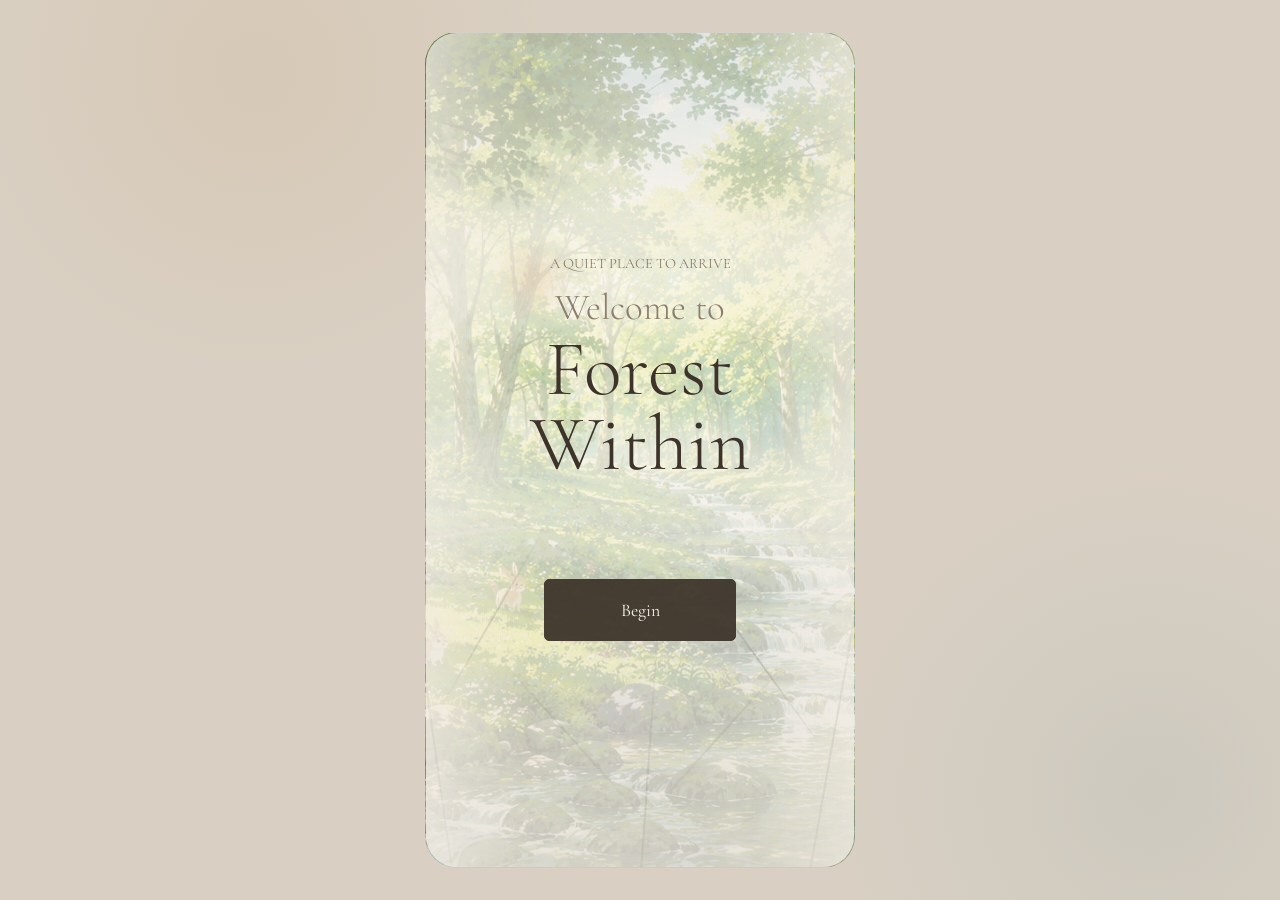
==== index.html @ a3d56840 "Create Forest Within web experience" ====
<!doctype html>
<html lang="en">
  <head>
    <meta charset="UTF-8" />
    <meta name="viewport" content="width=device-width, initial-scale=1.0" />
    <title>Forest Within</title>
    <link rel="preconnect" href="https://fonts.googleapis.com" />
    <link rel="preconnect" href="https://fonts.gstatic.com" crossorigin />
    <link
      href="https://fonts.googleapis.com/css2?family=Cormorant+Garamond:ital,wght@0,300;0,400;0,500;1,300;1,400&display=swap"
      rel="stylesheet"
    />
    <link rel="stylesheet" href="styles.css" />
  </head>
  <body>
    <main class="phone-shell" aria-live="polite">
      <div class="forest-bg" aria-hidden="true">
        <span class="branch branch-a"></span>
        <span class="branch branch-b"></span>
        <span class="branch branch-c"></span>
        <span class="mist mist-a"></span>
        <span class="mist mist-b"></span>
        <span class="color-mark mark-a"></span>
        <span class="color-mark mark-b"></span>
        <span class="color-mark mark-c"></span>
      </div>

      <header class="topbar">
        <span class="signal-dot"></span>
        <span>Forest Within</span>
        <span class="step-count" id="stepCount">01 / 07</span>
      </header>

      <section class="screen is-active" data-screen="welcome">
        <div class="screen-content welcome-layout">
          <p class="eyebrow">A quiet place to arrive</p>
          <h1 class="welcome-title">
            <span>Welcome to</span>
            <strong>Forest Within</strong>
          </h1>
          <button class="primary-action" type="button" data-next="emotion">
            Begin
          </button>
        </div>
      </section>

      <section class="screen" data-screen="emotion">
        <div class="screen-content">
          <h2 class="single-line-title">How is going?</h2>
          <label class="emotion-box">
            <span>Your words</span>
            <textarea
              id="emotionInput"
              rows="5"
              maxlength="160"
              placeholder="A word, a sentence, or a feeling that is still forming."
            ></textarea>
          </label>
          <div class="chips" aria-label="Suggested feelings">
            <button type="button" data-chip="A little tired">A little tired</button>
            <button type="button" data-chip="Need stillness">Need stillness</button>
            <button type="button" data-chip="Quietly happy">Quietly happy</button>
            <button type="button" data-chip="Thinking of someone">Thinking of someone</button>
            <button type="button" data-chip="Hard to explain">Hard to explain</button>
            <button type="button" data-chip="Anxious">Anxious</button>
            <button type="button" data-chip="Calm">Calm</button>
            <button type="button" data-chip="Expectant">Expectant</button>
          </div>
          <button class="primary-action" type="button" id="generateButton">
            Step into Forest
          </button>
        </div>
      </section>

      <section class="screen" data-screen="generating">
        <div class="screen-content center">
          <div class="pulse-orbit" aria-hidden="true">
            <span></span>
            <span></span>
            <span></span>
          </div>
          <p class="eyebrow">The forest is listening softly</p>
          <h2>A place is opening for you</h2>
          <p class="lead">
            Your words are becoming color, wing, and a quiet pattern of their
            own.
          </p>
        </div>
      </section>

      <section class="screen" data-screen="butterfly">
        <div class="screen-content">
          <h2>Your butterfly<br />is here</h2>
          <div class="butterfly-stage" aria-label="Generated butterfly preview">
            <div class="butterfly" id="butterflyPreview">
              <svg class="watercolor-butterfly" viewBox="0 0 360 300" aria-hidden="true">
                <defs>
                  <linearGradient id="wingWarm" x1="0%" y1="0%" x2="100%" y2="100%">
                    <stop offset="0%" stop-color="#ff3f2f" />
                    <stop offset="34%" stop-color="#ff8a24" />
                    <stop offset="58%" stop-color="#ffe45c" />
                    <stop offset="78%" stop-color="#6bd5d0" />
                    <stop offset="100%" stop-color="#9a63d8" />
                  </linearGradient>
                  <linearGradient id="bodyBlue" x1="0%" y1="0%" x2="0%" y2="100%">
                    <stop offset="0%" stop-color="#6bd5d0" />
                    <stop offset="46%" stop-color="#164f9e" />
                    <stop offset="100%" stop-color="#9a63d8" />
                  </linearGradient>
                </defs>
                <g class="svg-wing svg-wing-left">
                  <path class="wing-fill" d="M176 136C116 34 42 24 18 39C50 78 22 116 57 154C91 191 137 164 176 146Z" />
                  <path class="wing-fill lower" d="M176 153C126 170 63 158 49 213C67 249 110 286 147 279C154 231 170 190 181 156Z" />
                  <path class="wing-vein" d="M176 144C132 116 91 72 38 43M169 151C118 152 83 167 55 210M167 143C135 130 111 124 82 132M158 164C127 190 110 222 96 262" />
                  <circle class="wing-dot" cx="48" cy="54" r="5" />
                  <circle class="wing-dot" cx="47" cy="90" r="6" />
                  <circle class="wing-dot" cx="75" cy="260" r="5" />
                </g>
                <g class="svg-wing svg-wing-right">
                  <path class="wing-fill" d="M184 136C244 34 318 24 342 39C310 78 338 116 303 154C269 191 223 164 184 146Z" />
                  <path class="wing-fill lower" d="M184 153C234 170 297 158 311 213C293 249 250 286 213 279C206 231 190 190 179 156Z" />
                  <path class="wing-vein" d="M184 144C228 116 269 72 322 43M191 151C242 152 277 167 305 210M193 143C225 130 249 124 278 132M202 164C233 190 250 222 264 262" />
                  <circle class="wing-dot" cx="312" cy="54" r="5" />
                  <circle class="wing-dot" cx="313" cy="90" r="6" />
                  <circle class="wing-dot" cx="285" cy="260" r="5" />
                </g>
                <g class="svg-body">
                  <path class="antenna" d="M174 103C154 58 133 58 129 80M186 103C206 58 227 58 231 80" />
                  <ellipse cx="180" cy="124" rx="11" ry="14" />
                  <ellipse cx="180" cy="161" rx="13" ry="34" />
                  <path d="M171 193C176 219 184 219 189 193Z" />
                </g>
              </svg>
            </div>
          </div>
          <p class="butterfly-note" id="butterflyNote">
            It carries the feeling you shared, lightly.
          </p>
          <button class="primary-action" type="button" data-next="release">
            Release
          </button>
        </div>
      </section>

      <section class="screen" data-screen="release">
        <div class="screen-content">
          <p class="eyebrow">Look toward the forest</p>
          <h2>Explore the Forest</h2>
          <div class="release-stage" aria-label="Butterfly release animation">
            <span class="phone-light"></span>
            <div class="release-butterfly">
              <svg class="watercolor-butterfly" viewBox="0 0 360 300" aria-hidden="true">
                <defs>
                  <linearGradient id="releaseWingWarm" x1="0%" y1="0%" x2="100%" y2="100%">
                    <stop offset="0%" stop-color="#ff3f2f" />
                    <stop offset="34%" stop-color="#ff8a24" />
                    <stop offset="58%" stop-color="#ffe45c" />
                    <stop offset="78%" stop-color="#6bd5d0" />
                    <stop offset="100%" stop-color="#9a63d8" />
                  </linearGradient>
                  <linearGradient id="releaseBodyBlue" x1="0%" y1="0%" x2="0%" y2="100%">
                    <stop offset="0%" stop-color="#6bd5d0" />
                    <stop offset="46%" stop-color="#164f9e" />
                    <stop offset="100%" stop-color="#9a63d8" />
                  </linearGradient>
                </defs>
                <g class="svg-wing svg-wing-left">
                  <path class="wing-fill" d="M176 136C116 34 42 24 18 39C50 78 22 116 57 154C91 191 137 164 176 146Z" />
                  <path class="wing-fill lower" d="M176 153C126 170 63 158 49 213C67 249 110 286 147 279C154 231 170 190 181 156Z" />
                  <path class="wing-vein" d="M176 144C132 116 91 72 38 43M169 151C118 152 83 167 55 210M167 143C135 130 111 124 82 132M158 164C127 190 110 222 96 262" />
                </g>
                <g class="svg-wing svg-wing-right">
                  <path class="wing-fill" d="M184 136C244 34 318 24 342 39C310 78 338 116 303 154C269 191 223 164 184 146Z" />
                  <path class="wing-fill lower" d="M184 153C234 170 297 158 311 213C293 249 250 286 213 279C206 231 190 190 179 156Z" />
                  <path class="wing-vein" d="M184 144C228 116 269 72 322 43M191 151C242 152 277 167 305 210M193 143C225 130 249 124 278 132M202 164C233 190 250 222 264 262" />
                </g>
                <g class="svg-body">
                  <path class="antenna" d="M174 103C154 58 133 58 129 80M186 103C206 58 227 58 231 80" />
                  <ellipse cx="180" cy="124" rx="11" ry="14" />
                  <ellipse cx="180" cy="161" rx="13" ry="34" />
                  <path d="M171 193C176 219 184 219 189 193Z" />
                </g>
              </svg>
            </div>
          </div>
          <p class="lead">
            Your butterfly has flown into the forest. Try to move the butterfly
            with your hand.
          </p>
          <p class="soft-hint" id="hutHint">The forest is waiting with you.</p>
        </div>
      </section>

      <section class="screen" data-screen="cabin">
        <div class="screen-content cabin-layout">
          <h2>If your butterfly enters a cabin...</h2>
          <p class="lead">
            Let the forest become quieter. A warm space is ready for your breath.
          </p>
          <button class="primary-action" type="button" data-next="breath">
            Enter Cabin
          </button>
        </div>
      </section>

      <section class="screen" data-screen="breath">
        <div class="screen-content center">
          <div class="breath-visual" aria-label="Breathing guide">
            <span></span>
            <strong id="breathRate">10.8</strong>
          </div>
          <p class="rate-label">breaths per minute</p>
          <p class="lead" id="breathCopy">
            Let the breath become soft around the edges.<br />
            You may sit down.
          </p>
          <button class="primary-action" type="button" id="transformButton">
            Keep Breathing
          </button>
        </div>
      </section>

      <section class="screen" data-screen="memory">
        <div class="screen-content memory-layout">
          <p class="eyebrow">A color remains</p>
          <h1>The forest remembers you</h1>
          <p class="lead memory-copy" id="memoryText">
            Your butterfly brightens the forest.
          </p>
          <div class="memory-card">
            <span>A quiet trace</span>
            <strong id="memoryTime">Today, 19:30</strong>
          </div>
          <button class="primary-action" type="button" id="saveButterflyButton">
            Save Butterfly
          </button>
          <button class="secondary-action" type="button" data-next="welcome">
            Return to the Beginning
          </button>
        </div>
      </section>
    </main>

    <script src="app.js"></script>
  </body>
</html>
---- styles.css ----
:root {
  color-scheme: light;
  --paper: #f4efe6;
  --paper-light: #faf6ee;
  --ink: #3d332a;
  --muted: #8b7e6e;
  --faint: rgba(61, 51, 42, 0.14);
  --panel: rgba(250, 246, 238, 0.68);
  --line: rgba(61, 51, 42, 0.32);
  --amber: #c89968;
  --rose: #c97b5c;
  --blue: #8fa3a8;
  --green: #9ba888;
  --lavender: #b5a6c9;
  --mustard: #d4a84b;
  --butterfly-top: #e43d35;
  --butterfly-warm: #f1914b;
  --butterfly-middle: #f4d36b;
  --butterfly-cool: #80c8d8;
  --butterfly-lower: #b27db8;
  --butterfly-body: #215a9c;
  --font: "Cormorant Garamond", Georgia, serif;
}

* {
  box-sizing: border-box;
}

html,
body {
  min-height: 100%;
}

body {
  margin: 0;
  display: grid;
  place-items: center;
  min-height: 100vh;
  overflow: hidden;
  background:
    radial-gradient(circle at 20% 8%, rgba(200, 153, 104, 0.14), transparent 24%),
    radial-gradient(circle at 90% 88%, rgba(143, 163, 168, 0.16), transparent 24%),
    #d9d0c3;
  color: var(--ink);
  font-family: var(--font);
}

button,
textarea {
  font: inherit;
}

button {
  border: 0;
  cursor: pointer;
}

.phone-shell {
  position: relative;
  width: min(100vw, 430px);
  min-height: 100vh;
  overflow: hidden;
  background:
    linear-gradient(rgba(244, 239, 230, 0.28), rgba(244, 239, 230, 0.52)),
    url("assets/forest-bg.png") center / cover no-repeat,
    url("data:image/svg+xml,%3Csvg xmlns='http://www.w3.org/2000/svg' width='92' height='92' viewBox='0 0 92 92'%3E%3Cfilter id='n'%3E%3CfeTurbulence type='fractalNoise' baseFrequency='.83' numOctaves='2' stitchTiles='stitch'/%3E%3C/filter%3E%3Crect width='92' height='92' filter='url(%23n)' opacity='.13'/%3E%3C/svg%3E");
  box-shadow: none;
}

.forest-bg {
  position: absolute;
  inset: 0;
  overflow: hidden;
  background:
    linear-gradient(180deg, rgba(250, 246, 238, 0.54), rgba(250, 246, 238, 0.24) 36%, rgba(244, 239, 230, 0.72) 100%),
    radial-gradient(circle at 42% 18%, rgba(250, 246, 238, 0.54), transparent 12rem),
    radial-gradient(circle at 78% 72%, rgba(143, 163, 168, 0.18), transparent 14rem);
  mix-blend-mode: normal;
}

.forest-bg::after {
  content: "";
  position: absolute;
  inset: 0;
  background:
    linear-gradient(90deg, rgba(244, 239, 230, 0.62), transparent 24%, transparent 76%, rgba(244, 239, 230, 0.62)),
    radial-gradient(circle at 50% 48%, transparent 0 35%, rgba(61, 51, 42, 0.08) 100%);
  pointer-events: none;
}

.branch {
  position: absolute;
  width: 2px;
  height: 56vh;
  background: linear-gradient(to bottom, transparent, rgba(61, 51, 42, 0.18), transparent);
  transform-origin: bottom;
}

.branch::before,
.branch::after {
  content: "";
  position: absolute;
  bottom: 42%;
  width: 2px;
  height: 26vh;
  background: inherit;
  transform-origin: bottom;
}

.branch::before {
  transform: rotate(38deg);
}

.branch::after {
  transform: rotate(-46deg);
}

.branch-a {
  left: 8%;
  bottom: -8%;
  transform: rotate(-8deg);
}

.branch-b {
  right: 14%;
  bottom: -12%;
  transform: rotate(10deg);
}

.branch-c {
  left: 48%;
  bottom: -16%;
  height: 48vh;
  transform: rotate(4deg);
  opacity: 0.55;
}

.mist {
  position: absolute;
  left: -20%;
  width: 140%;
  height: 8rem;
  border-radius: 999px;
  background: rgba(250, 246, 238, 0.5);
  filter: blur(18px);
  animation: drift 11s ease-in-out infinite alternate;
}

.mist-a {
  top: 20%;
}

.mist-b {
  top: 48%;
  animation-duration: 15s;
  opacity: 0.7;
}

.color-mark {
  position: absolute;
  width: 5.8rem;
  height: 5.8rem;
  border-radius: 46% 54% 58% 42%;
  filter: blur(1px);
  opacity: 0.5;
  animation: glimmer 3.8s ease-in-out infinite;
}

.mark-a {
  left: 14%;
  top: 24%;
  background: radial-gradient(circle, rgba(200, 153, 104, 0.45), transparent 68%);
}

.mark-b {
  right: 6%;
  top: 42%;
  background: radial-gradient(circle, rgba(143, 163, 168, 0.42), transparent 68%);
  animation-delay: 0.9s;
}

.mark-c {
  left: 35%;
  bottom: 13%;
  background: radial-gradient(circle, rgba(181, 166, 201, 0.38), transparent 68%);
  animation-delay: 1.8s;
}

.topbar {
  position: relative;
  z-index: 3;
  display: flex;
  align-items: center;
  gap: 0.55rem;
  min-height: 4.5rem;
  padding: max(1.1rem, env(safe-area-inset-top)) 1.25rem 0.7rem;
  color: rgba(61, 51, 42, 0.62);
  font-size: 0.9rem;
  font-weight: 400;
  letter-spacing: 0.02em;
  text-transform: uppercase;
  display: none;
}

.signal-dot {
  width: 0.58rem;
  height: 0.58rem;
  border-radius: 50%;
  background: var(--blue);
  box-shadow: 0 0 14px rgba(143, 163, 168, 0.38);
}

.step-count {
  margin-left: auto;
  color: rgba(61, 51, 42, 0.42);
}

.screen {
  position: absolute;
  inset: 0;
  z-index: 2;
  display: none;
  padding: 1rem 1.25rem 1.35rem;
}

.screen.is-active {
  display: block;
  animation: enter 520ms ease both;
}

.screen-content {
  display: flex;
  flex-direction: column;
  min-height: calc(100vh - 2.35rem);
  gap: 1rem;
}

.align-end {
  justify-content: flex-end;
  padding-bottom: 1.6rem;
}

.welcome-layout {
  align-items: center;
  justify-content: center;
  padding-bottom: 0;
  text-align: center;
}

.welcome-layout .primary-action {
  margin-top: 5rem;
  width: min(12rem, 72%);
  margin-inline: auto;
}

.center {
  align-items: center;
  justify-content: center;
  text-align: center;
}

.memory-layout {
  align-items: center;
  justify-content: center;
  padding-bottom: 0;
  text-align: center;
}

.memory-layout .lead {
  margin-inline: auto;
}

.memory-layout .memory-card,
.memory-layout .primary-action,
.memory-layout .secondary-action {
  margin-top: 1rem;
}

.cabin-layout {
  align-items: center;
  justify-content: center;
  padding: 8vh 0 0;
  text-align: center;
}

.cabin-layout .lead {
  margin-inline: auto;
}

.memory-copy {
  max-width: 18rem;
  font-size: 0.98rem;
}

.eyebrow {
  margin: 0;
  color: var(--muted);
  font-size: 0.9rem;
  font-weight: 400;
  letter-spacing: 0;
  text-transform: uppercase;
}

h1,
h2 {
  margin: 0;
  max-width: 12ch;
  font-family: var(--font);
  line-height: 0.98;
  letter-spacing: 0;
}

h1 {
  font-size: clamp(3.15rem, 15vw, 4.9rem);
  font-weight: 300;
}

.welcome-title {
  display: grid;
  gap: 0.2rem;
  max-width: 100%;
}

.welcome-title span {
  font: inherit;
  font-size: clamp(1.6rem, 7vw, 2.3rem);
  line-height: 1.1;
  color: var(--muted);
}

.welcome-title strong {
  display: block;
  max-width: 8ch;
  font: inherit;
  line-height: 0.96;
}

h2 {
  font-size: clamp(2.35rem, 10vw, 3.45rem);
}

.single-line-title {
  max-width: 100%;
  text-align: center;
  white-space: nowrap;
}

[data-screen="release"] h2 {
  max-width: 100%;
  font-size: clamp(2rem, 8.4vw, 2.75rem);
  text-align: center;
  white-space: nowrap;
}

[data-screen="release"] .lead,
[data-screen="release"] .soft-hint {
  margin-inline: auto;
  text-align: center;
}

.lead {
  margin: 0;
  max-width: 34ch;
  color: var(--muted);
  font-size: 1.08rem;
  line-height: 1.55;
}

.primary-action,
.secondary-action {
  width: 100%;
  min-height: 3.9rem;
  margin-top: auto;
  border: 1px solid var(--ink);
  border-radius: 5px;
  color: var(--paper-light);
  font-size: 1.12rem;
  font-weight: 400;
  letter-spacing: 0;
  transition: transform 160ms ease, filter 160ms ease;
}

.primary-action {
  background: var(--ink);
  box-shadow: none;
  opacity: 0.94;
}

.secondary-action {
  border: 1px solid var(--ink);
  background: transparent;
  color: var(--ink);
}

.primary-action:active,
.secondary-action:active {
  transform: translateY(1px) scale(0.99);
}

.emotion-box {
  display: grid;
  gap: 0.6rem;
  margin-top: 0.3rem;
}

.emotion-box span,
.rate-label {
  color: var(--muted);
  font-size: 0.9rem;
  font-weight: 400;
  text-transform: uppercase;
}

textarea {
  width: 100%;
  resize: none;
  border: 1px solid var(--line);
  border-radius: 5px;
  outline: 0;
  padding: 1rem;
  background: rgba(250, 246, 238, 0.76);
  backdrop-filter: blur(8px);
  color: var(--ink);
  line-height: 1.45;
}

textarea:focus {
  border-color: rgba(61, 51, 42, 0.58);
  box-shadow: 0 0 0 4px rgba(200, 153, 104, 0.1);
}

.chips {
  display: flex;
  flex-wrap: wrap;
  gap: 0.55rem;
}

.chips button {
  min-height: 2.25rem;
  border: 1px solid var(--line);
  border-radius: 999px;
  padding: 0 0.78rem;
  background: rgba(250, 246, 238, 0.76);
  backdrop-filter: blur(8px);
  color: var(--muted);
  font-size: 0.98rem;
}

[data-screen="butterfly"] .screen-content {
  justify-content: center;
  text-align: center;
}

[data-screen="butterfly"] h2 {
  align-self: center;
  max-width: 100%;
  text-align: center;
}

.pulse-orbit {
  position: relative;
  width: 13rem;
  height: 13rem;
  margin-bottom: 1rem;
}

.pulse-orbit span {
  position: absolute;
  inset: 0;
  border: 1px solid rgba(143, 163, 168, 0.45);
  border-radius: 50%;
  animation: breathe 3.6s ease-in-out infinite;
}

.pulse-orbit span:nth-child(2) {
  inset: 1.7rem;
  border-color: rgba(200, 153, 104, 0.42);
  animation-delay: 0.35s;
}

.pulse-orbit span:nth-child(3) {
  inset: 3.5rem;
  border-color: rgba(181, 166, 201, 0.42);
  animation-delay: 0.7s;
}

.butterfly-stage {
  position: relative;
  display: grid;
  place-items: center;
  min-height: 19rem;
  border: 0;
  border-radius: 0;
  overflow: hidden;
  background:
    radial-gradient(circle at 52% 45%, rgba(250, 246, 238, 0.42), transparent 8rem),
    radial-gradient(circle at 52% 50%, rgba(200, 153, 104, 0.12), transparent 11rem);
  backdrop-filter: none;
  box-shadow: none;
}

.butterfly-stage::before {
  content: none;
}

.butterfly-stage::after {
  content: none;
}

.butterfly {
  position: relative;
  width: 9.5rem;
  height: 7.6rem;
  animation: butterflyFlight 5.8s ease-in-out infinite;
  z-index: 2;
}

.watercolor-butterfly {
  display: block;
  height: 100%;
  overflow: visible;
  width: 100%;
}

.svg-wing {
  transform-box: fill-box;
  transform-style: preserve-3d;
}

.svg-wing-left {
  animation: svgWingLeft 880ms ease-in-out infinite alternate;
  transform-origin: 100% 50%;
}

.svg-wing-right {
  animation: svgWingRight 880ms ease-in-out infinite alternate;
  transform-origin: 0% 50%;
}

.wing-fill {
  fill: url(#wingWarm);
  opacity: 0.9;
  stroke: rgba(61, 51, 42, 0.28);
  stroke-width: 1.2;
}

.release-butterfly .wing-fill {
  fill: url(#releaseWingWarm);
}

.wing-fill.lower {
  opacity: 0.78;
}

.wing-vein {
  fill: none;
  opacity: 0.68;
  stroke: rgba(250, 246, 238, 0.92);
  stroke-linecap: round;
  stroke-width: 2.6;
}

.wing-dot {
  fill: rgba(250, 246, 238, 0.92);
  stroke: rgba(61, 51, 42, 0.25);
  stroke-width: 1;
}

.svg-body ellipse,
.svg-body path:not(.antenna) {
  fill: url(#bodyBlue);
  stroke: rgba(61, 51, 42, 0.26);
  stroke-width: 1;
}

.release-butterfly .svg-body ellipse,
.release-butterfly .svg-body path:not(.antenna) {
  fill: url(#releaseBodyBlue);
}

.antenna {
  fill: none;
  stroke: #c89968;
  stroke-linecap: round;
  stroke-width: 2.2;
}

.butterfly-note,
.soft-hint {
  margin: 0;
  color: var(--muted);
  line-height: 1.45;
}

.butterfly-note {
  align-self: center;
  max-width: 18rem;
  font-size: 1.26rem;
  text-align: center;
}

.release-stage {
  position: relative;
  height: 18rem;
  overflow: hidden;
  border-radius: 0.5rem;
  background:
    radial-gradient(circle at 50% 86%, rgba(250, 246, 238, 0.88), transparent 5rem),
    radial-gradient(circle at 22% 78%, rgba(200, 153, 104, 0.18), transparent 5rem),
    radial-gradient(circle at 82% 22%, rgba(143, 163, 168, 0.18), transparent 6rem),
    rgba(250, 246, 238, 0.18);
}

.phone-light {
  position: absolute;
  left: 50%;
  bottom: -4.5rem;
  width: 13rem;
  height: 9rem;
  border-radius: 50% 50% 0 0;
  background: radial-gradient(circle at 50% 100%, rgba(250, 246, 238, 0.95), rgba(200, 153, 104, 0.28) 48%, transparent 72%);
  transform: translateX(-50%);
  filter: blur(2px);
}

.release-butterfly {
  position: absolute;
  left: 50%;
  bottom: 2.4rem;
  width: 5.6rem;
  height: 4.7rem;
  transform: translate(-50%, -50%);
  animation: flyOut 3.4s ease-in-out infinite;
}

.breath-visual {
  position: relative;
  display: grid;
  place-items: center;
  width: 17rem;
  height: 17rem;
  margin: 1.2rem 0 0;
}

.breath-visual::before,
.breath-visual::after {
  content: "";
  position: absolute;
  inset: 1.1rem;
  border: 1px solid rgba(143, 163, 168, 0.24);
  border-radius: 50%;
  filter: blur(0.4px);
  animation: rippleFade 3.6s ease-out infinite;
}

.breath-visual::after {
  border-color: rgba(200, 153, 104, 0.2);
  animation-delay: 1.2s;
}

.breath-visual span {
  position: absolute;
  inset: 1.1rem;
  border-radius: 50%;
  background:
    radial-gradient(circle, rgba(143, 163, 168, 0.13), transparent 58%),
    rgba(250, 246, 238, 0.42);
  border: 1px solid rgba(143, 163, 168, 0.45);
  box-shadow: none;
  animation: slowBreath 6.5s ease-in-out infinite;
  z-index: 1;
}

.breath-visual strong {
  position: relative;
  font-size: 3rem;
  line-height: 1;
  z-index: 2;
}

.rate-label {
  margin: -0.6rem 0 0;
}

.memory-card {
  display: grid;
  gap: 0.35rem;
  width: 100%;
  border: 1px solid var(--line);
  border-radius: 0.5rem;
  padding: 1rem;
  background:
    linear-gradient(rgba(250, 246, 238, 0.84), rgba(250, 246, 238, 0.84)),
    url("data:image/svg+xml,%3Csvg xmlns='http://www.w3.org/2000/svg' width='88' height='88'%3E%3Cfilter id='n'%3E%3CfeTurbulence baseFrequency='.72' numOctaves='2'/%3E%3C/filter%3E%3Crect width='88' height='88' filter='url(%23n)' opacity='.15'/%3E%3C/svg%3E");
  backdrop-filter: blur(8px);
}

.memory-card span {
  color: var(--muted);
  font-size: 0.9rem;
  font-weight: 400;
  text-transform: uppercase;
}

.memory-card strong {
  font-size: 1.05rem;
}

@keyframes enter {
  from {
    opacity: 0;
    transform: translateY(14px);
  }
  to {
    opacity: 1;
    transform: translateY(0);
  }
}

@keyframes drift {
  from {
    transform: translateX(-4%);
  }
  to {
    transform: translateX(4%);
  }
}

@keyframes glimmer {
  0%,
  100% {
    opacity: 0.52;
    transform: scale(0.96);
  }
  50% {
    opacity: 0.9;
    transform: scale(1.05);
  }
}

@keyframes breathe {
  0%,
  100% {
    opacity: 0.42;
    transform: scale(0.78);
  }
  50% {
    opacity: 1;
    transform: scale(1.05);
  }
}

@keyframes rippleFade {
  0% {
    opacity: 0.4;
    transform: scale(0.72);
  }
  72% {
    opacity: 0.13;
  }
  100% {
    opacity: 0;
    transform: scale(1.55);
  }
}

@keyframes hover {
  0%,
  100% {
    transform: translateY(0) rotate(-1deg);
  }
  50% {
    transform: translateY(-0.7rem) rotate(1deg);
  }
}

@keyframes butterflyFlight {
  0%,
  100% {
    transform: translate(-0.3rem, 0.2rem) rotate(-2deg) scale(1);
  }
  25% {
    transform: translate(1.1rem, -0.85rem) rotate(3deg) scale(1.03);
  }
  50% {
    transform: translate(0.1rem, -1.35rem) rotate(-1deg) scale(0.98);
  }
  75% {
    transform: translate(-1rem, -0.55rem) rotate(2deg) scale(1.02);
  }
}

@keyframes wingLeft {
  from {
    transform: rotateY(0deg) rotate(-7deg);
  }
  to {
    transform: rotateY(42deg) rotate(3deg);
  }
}

@keyframes wingRight {
  from {
    transform: rotateY(0deg) rotate(7deg);
  }
  to {
    transform: rotateY(-42deg) rotate(-3deg);
  }
}

@keyframes svgWingLeft {
  from {
    transform: perspective(540px) rotateY(0deg) rotateZ(-1deg);
  }
  to {
    transform: perspective(540px) rotateY(54deg) rotateZ(2deg);
  }
}

@keyframes svgWingRight {
  from {
    transform: perspective(540px) rotateY(0deg) rotateZ(1deg);
  }
  to {
    transform: perspective(540px) rotateY(-54deg) rotateZ(-2deg);
  }
}

@keyframes slowBreath {
  0%,
  100% {
    transform: scale(0.72);
  }
  50% {
    transform: scale(1.08);
  }
}

@keyframes flyOut {
  0% {
    opacity: 0;
    transform: translate(-50%, 34%) scale(0.62) rotate(-4deg);
  }
  18% {
    opacity: 1;
  }
  58% {
    opacity: 1;
    transform: translate(-16%, -168%) scale(1) rotate(8deg);
  }
  100% {
    opacity: 0;
    transform: translate(54%, -330%) scale(0.66) rotate(18deg);
  }
}

@media (min-width: 700px) {
  body {
    padding: 2rem;
  }

  .phone-shell {
    min-height: min(860px, calc(100vh - 4rem));
    border: 1px solid rgba(89, 111, 105, 0.12);
    border-radius: 2rem;
  }

  .screen-content {
    min-height: calc(min(860px, 100vh - 4rem) - 2.35rem);
  }
}

@media (prefers-reduced-motion: reduce) {
  *,
  *::before,
  *::after {
    animation-duration: 1ms !important;
    animation-iteration-count: 1 !important;
    scroll-behavior: auto !important;
    transition-duration: 1ms !important;
  }
}
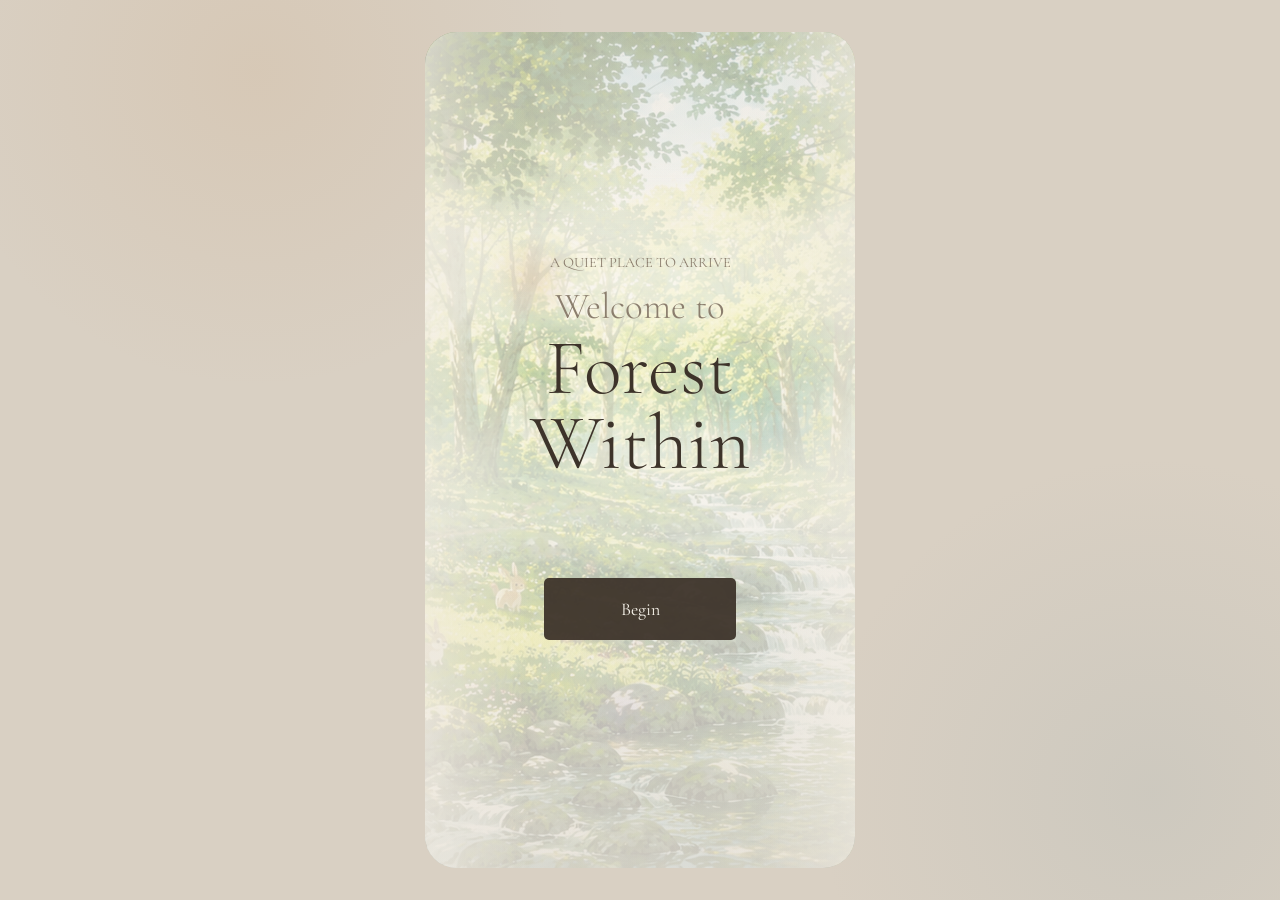
==== commit 15148a26: "Refine mobile breathing and layout flow" ====
--- a/index.html
+++ b/index.html
@@ -53,18 +53,26 @@
               id="emotionInput"
               rows="5"
               maxlength="160"
-              placeholder="A word, a sentence, or a feeling that is still forming."
+              placeholder="A word, a sentence, or a feeling that is still forming"
             ></textarea>
           </label>
           <div class="chips" aria-label="Suggested feelings">
-            <button type="button" data-chip="A little tired">A little tired</button>
-            <button type="button" data-chip="Need stillness">Need stillness</button>
-            <button type="button" data-chip="Quietly happy">Quietly happy</button>
-            <button type="button" data-chip="Thinking of someone">Thinking of someone</button>
-            <button type="button" data-chip="Hard to explain">Hard to explain</button>
-            <button type="button" data-chip="Anxious">Anxious</button>
-            <button type="button" data-chip="Calm">Calm</button>
-            <button type="button" data-chip="Expectant">Expectant</button>
+            <div class="chip-row chip-row-3">
+              <button type="button" data-chip="A little tired">A little tired</button>
+              <button type="button" data-chip="Need stillness">Need stillness</button>
+              <button type="button" data-chip="Quietly happy">Quietly happy</button>
+            </div>
+            <div class="chip-row chip-row-3 chip-row-balanced">
+              <button type="button" data-chip="Thinking of someone">Thinking of someone</button>
+              <button type="button" data-chip="Hard to explain">Hard to explain</button>
+              <button type="button" data-chip="Anxious">Anxious</button>
+            </div>
+            <div class="chip-row chip-row-4">
+              <button type="button" data-chip="Sleepy">Sleepy</button>
+              <button type="button" data-chip="Missing">Missing</button>
+              <button type="button" data-chip="Calm">Calm</button>
+              <button type="button" data-chip="Expectant">Expectant</button>
+            </div>
           </div>
           <button class="primary-action" type="button" id="generateButton">
             Step into Forest
@@ -83,7 +91,7 @@
           <h2>A place is opening for you</h2>
           <p class="lead">
             Your words are becoming color, wing, and a quiet pattern of their
-            own.
+            own
           </p>
         </div>
       </section>
@@ -134,7 +142,7 @@
             </div>
           </div>
           <p class="butterfly-note" id="butterflyNote">
-            It carries the feeling you shared, lightly.
+            It carries the feeling you shared, lightly
           </p>
           <button class="primary-action" type="button" data-next="release">
             Release
@@ -184,10 +192,10 @@
             </div>
           </div>
           <p class="lead">
-            Your butterfly has flown into the forest. Try to move the butterfly
-            with your hand.
-          </p>
-          <p class="soft-hint" id="hutHint">The forest is waiting with you.</p>
+            Your butterfly has flown into the forest<br />
+            Try to move the butterfly with your hand
+          </p>
+          <p class="soft-hint" id="hutHint">The forest is waiting with you</p>
         </div>
       </section>
 
@@ -195,7 +203,8 @@
         <div class="screen-content cabin-layout">
           <h2>If your butterfly enters a cabin...</h2>
           <p class="lead">
-            Let the forest become quieter. A warm space is ready for your breath.
+            Let the forest become quieter<br />
+            A warm space is ready for your breath
           </p>
           <button class="primary-action" type="button" data-next="breath">
             Enter Cabin
@@ -205,6 +214,8 @@
 
       <section class="screen" data-screen="breath">
         <div class="screen-content center">
+          <div class="breath-countdown" id="breathCountdown">60</div>
+          <h2 class="breath-title">Breath Slowly</h2>
           <div class="breath-visual" aria-label="Breathing guide">
             <span></span>
             <strong id="breathRate">10.8</strong>
@@ -212,11 +223,17 @@
           <p class="rate-label">breaths per minute</p>
           <p class="lead" id="breathCopy">
             Let the breath become soft around the edges.<br />
-            You may sit down.
+            You may sit down
           </p>
           <button class="primary-action" type="button" id="transformButton">
-            Keep Breathing
-          </button>
+            Let It Rest
+          </button>
+        </div>
+      </section>
+
+      <section class="screen" data-screen="return">
+        <div class="screen-content return-layout">
+          <h1>Your butterfly<br />has returned to the forest</h1>
         </div>
       </section>
 
@@ -225,7 +242,7 @@
           <p class="eyebrow">A color remains</p>
           <h1>The forest remembers you</h1>
           <p class="lead memory-copy" id="memoryText">
-            Your butterfly brightens the forest.
+            Your butterfly brightens the forest
           </p>
           <div class="memory-card">
             <span>A quiet trace</span>
--- a/styles.css
+++ b/styles.css
@@ -89,22 +89,12 @@
 }
 
 .branch {
-  position: absolute;
-  width: 2px;
-  height: 56vh;
-  background: linear-gradient(to bottom, transparent, rgba(61, 51, 42, 0.18), transparent);
-  transform-origin: bottom;
+  display: none;
 }
 
 .branch::before,
 .branch::after {
-  content: "";
-  position: absolute;
-  bottom: 42%;
-  width: 2px;
-  height: 26vh;
-  background: inherit;
-  transform-origin: bottom;
+  content: none;
 }
 
 .branch::before {
@@ -235,6 +225,12 @@
   gap: 1rem;
 }
 
+.screen:not([data-screen="welcome"]):not([data-screen="memory"]) .screen-content {
+  justify-content: center;
+  padding-top: 7vh;
+  padding-bottom: 2vh;
+}
+
 .align-end {
   justify-content: flex-end;
   padding-bottom: 1.6rem;
@@ -259,6 +255,12 @@
   text-align: center;
 }
 
+.return-layout {
+  align-items: center;
+  justify-content: center;
+  text-align: center;
+}
+
 .memory-layout {
   align-items: center;
   justify-content: center;
@@ -279,12 +281,19 @@
 .cabin-layout {
   align-items: center;
   justify-content: center;
-  padding: 8vh 0 0;
+  padding: 14vh 0 0;
   text-align: center;
 }
 
 .cabin-layout .lead {
   margin-inline: auto;
+}
+
+.return-layout h1 {
+  max-width: 11ch;
+  font-size: clamp(2.65rem, 10vw, 3.65rem);
+  font-weight: 300;
+  line-height: 1.02;
 }
 
 .memory-copy {
@@ -339,6 +348,16 @@
   font-size: clamp(2.35rem, 10vw, 3.45rem);
 }
 
+.screen:not([data-screen="welcome"]):not([data-screen="memory"]) h2 {
+  margin-bottom: 1.35rem;
+}
+
+[data-screen="butterfly"] h2,
+[data-screen="release"] h2,
+[data-screen="cabin"] h2 {
+  margin-bottom: 2rem;
+}
+
 .single-line-title {
   max-width: 100%;
   text-align: center;
@@ -355,6 +374,11 @@
 [data-screen="release"] .lead,
 [data-screen="release"] .soft-hint {
   margin-inline: auto;
+  text-align: center;
+}
+
+[data-screen="release"] .eyebrow {
+  font-weight: 500;
   text-align: center;
 }
 
@@ -371,7 +395,7 @@
   width: 100%;
   min-height: 3.9rem;
   margin-top: auto;
-  border: 1px solid var(--ink);
+  border: 0;
   border-radius: 5px;
   color: var(--paper-light);
   font-size: 1.12rem;
@@ -387,7 +411,6 @@
 }
 
 .secondary-action {
-  border: 1px solid var(--ink);
   background: transparent;
   color: var(--ink);
 }
@@ -414,7 +437,7 @@
 textarea {
   width: 100%;
   resize: none;
-  border: 1px solid var(--line);
+  border: 0;
   border-radius: 5px;
   outline: 0;
   padding: 1rem;
@@ -425,25 +448,45 @@
 }
 
 textarea:focus {
-  border-color: rgba(61, 51, 42, 0.58);
   box-shadow: 0 0 0 4px rgba(200, 153, 104, 0.1);
 }
 
 .chips {
-  display: flex;
-  flex-wrap: wrap;
+  display: grid;
   gap: 0.55rem;
+}
+
+.chip-row {
+  display: grid;
+  gap: 0.55rem;
+}
+
+.chip-row-3 {
+  grid-template-columns: repeat(3, minmax(0, 1fr));
+}
+
+.chip-row-balanced {
+  grid-template-columns: 1.45fr 1.18fr 0.78fr;
+}
+
+.chip-row-4 {
+  grid-template-columns: repeat(4, minmax(0, 1fr));
 }
 
 .chips button {
   min-height: 2.25rem;
-  border: 1px solid var(--line);
+  border: 0;
   border-radius: 999px;
-  padding: 0 0.78rem;
+  padding: 0 0.42rem;
   background: rgba(250, 246, 238, 0.76);
   backdrop-filter: blur(8px);
   color: var(--muted);
-  font-size: 0.98rem;
+  font-size: clamp(0.66rem, 2.75vw, 0.86rem);
+  line-height: 1;
+  min-width: 0;
+  overflow: hidden;
+  text-overflow: ellipsis;
+  white-space: nowrap;
 }
 
 [data-screen="butterfly"] .screen-content {
@@ -467,20 +510,21 @@
 .pulse-orbit span {
   position: absolute;
   inset: 0;
-  border: 1px solid rgba(143, 163, 168, 0.45);
+  border: 0;
+  box-shadow: 0 0 34px rgba(143, 163, 168, 0.26);
   border-radius: 50%;
   animation: breathe 3.6s ease-in-out infinite;
 }
 
 .pulse-orbit span:nth-child(2) {
   inset: 1.7rem;
-  border-color: rgba(200, 153, 104, 0.42);
+  box-shadow: 0 0 34px rgba(200, 153, 104, 0.22);
   animation-delay: 0.35s;
 }
 
 .pulse-orbit span:nth-child(3) {
   inset: 3.5rem;
-  border-color: rgba(181, 166, 201, 0.42);
+  box-shadow: 0 0 34px rgba(181, 166, 201, 0.22);
   animation-delay: 0.7s;
 }
 
@@ -488,7 +532,7 @@
   position: relative;
   display: grid;
   place-items: center;
-  min-height: 19rem;
+  min-height: 16.5rem;
   border: 0;
   border-radius: 0;
   overflow: hidden;
@@ -540,7 +584,7 @@
 .wing-fill {
   fill: url(#wingWarm);
   opacity: 0.9;
-  stroke: rgba(61, 51, 42, 0.28);
+  stroke: rgba(61, 51, 42, 0.08);
   stroke-width: 1.2;
 }
 
@@ -569,7 +613,7 @@
 .svg-body ellipse,
 .svg-body path:not(.antenna) {
   fill: url(#bodyBlue);
-  stroke: rgba(61, 51, 42, 0.26);
+  stroke: rgba(61, 51, 42, 0.08);
   stroke-width: 1;
 }
 
@@ -639,7 +683,24 @@
   place-items: center;
   width: 17rem;
   height: 17rem;
-  margin: 1.2rem 0 0;
+  margin: 2.8rem 0 0;
+}
+
+.breath-title {
+  max-width: 100%;
+  text-align: center;
+}
+
+.breath-countdown {
+  position: fixed;
+  top: max(1rem, env(safe-area-inset-top));
+  right: 1.25rem;
+  z-index: 5;
+  color: var(--ink);
+  font-size: 1.45rem;
+  font-weight: 400;
+  line-height: 1;
+  opacity: 0.72;
 }
 
 .breath-visual::before,
@@ -647,14 +708,15 @@
   content: "";
   position: absolute;
   inset: 1.1rem;
-  border: 1px solid rgba(143, 163, 168, 0.24);
+  border: 0;
+  box-shadow: 0 0 38px rgba(143, 163, 168, 0.24);
   border-radius: 50%;
   filter: blur(0.4px);
   animation: rippleFade 3.6s ease-out infinite;
 }
 
 .breath-visual::after {
-  border-color: rgba(200, 153, 104, 0.2);
+  box-shadow: 0 0 42px rgba(200, 153, 104, 0.22);
   animation-delay: 1.2s;
 }
 
@@ -665,7 +727,7 @@
   background:
     radial-gradient(circle, rgba(143, 163, 168, 0.13), transparent 58%),
     rgba(250, 246, 238, 0.42);
-  border: 1px solid rgba(143, 163, 168, 0.45);
+  border: 0;
   box-shadow: none;
   animation: slowBreath 6.5s ease-in-out infinite;
   z-index: 1;
@@ -682,11 +744,28 @@
   margin: -0.6rem 0 0;
 }
 
+[data-screen="breath"] .lead {
+  margin-top: 1.4rem;
+}
+
+#transformButton {
+  opacity: 0;
+  pointer-events: none;
+  transform: translateY(10px);
+  transition: opacity 420ms ease, transform 420ms ease;
+}
+
+#transformButton.is-visible {
+  opacity: 0.94;
+  pointer-events: auto;
+  transform: translateY(0);
+}
+
 .memory-card {
   display: grid;
   gap: 0.35rem;
   width: 100%;
-  border: 1px solid var(--line);
+  border: 0;
   border-radius: 0.5rem;
   padding: 1rem;
   background:
@@ -861,7 +940,7 @@
 
   .phone-shell {
     min-height: min(860px, calc(100vh - 4rem));
-    border: 1px solid rgba(89, 111, 105, 0.12);
+    border: 0;
     border-radius: 2rem;
   }
 
